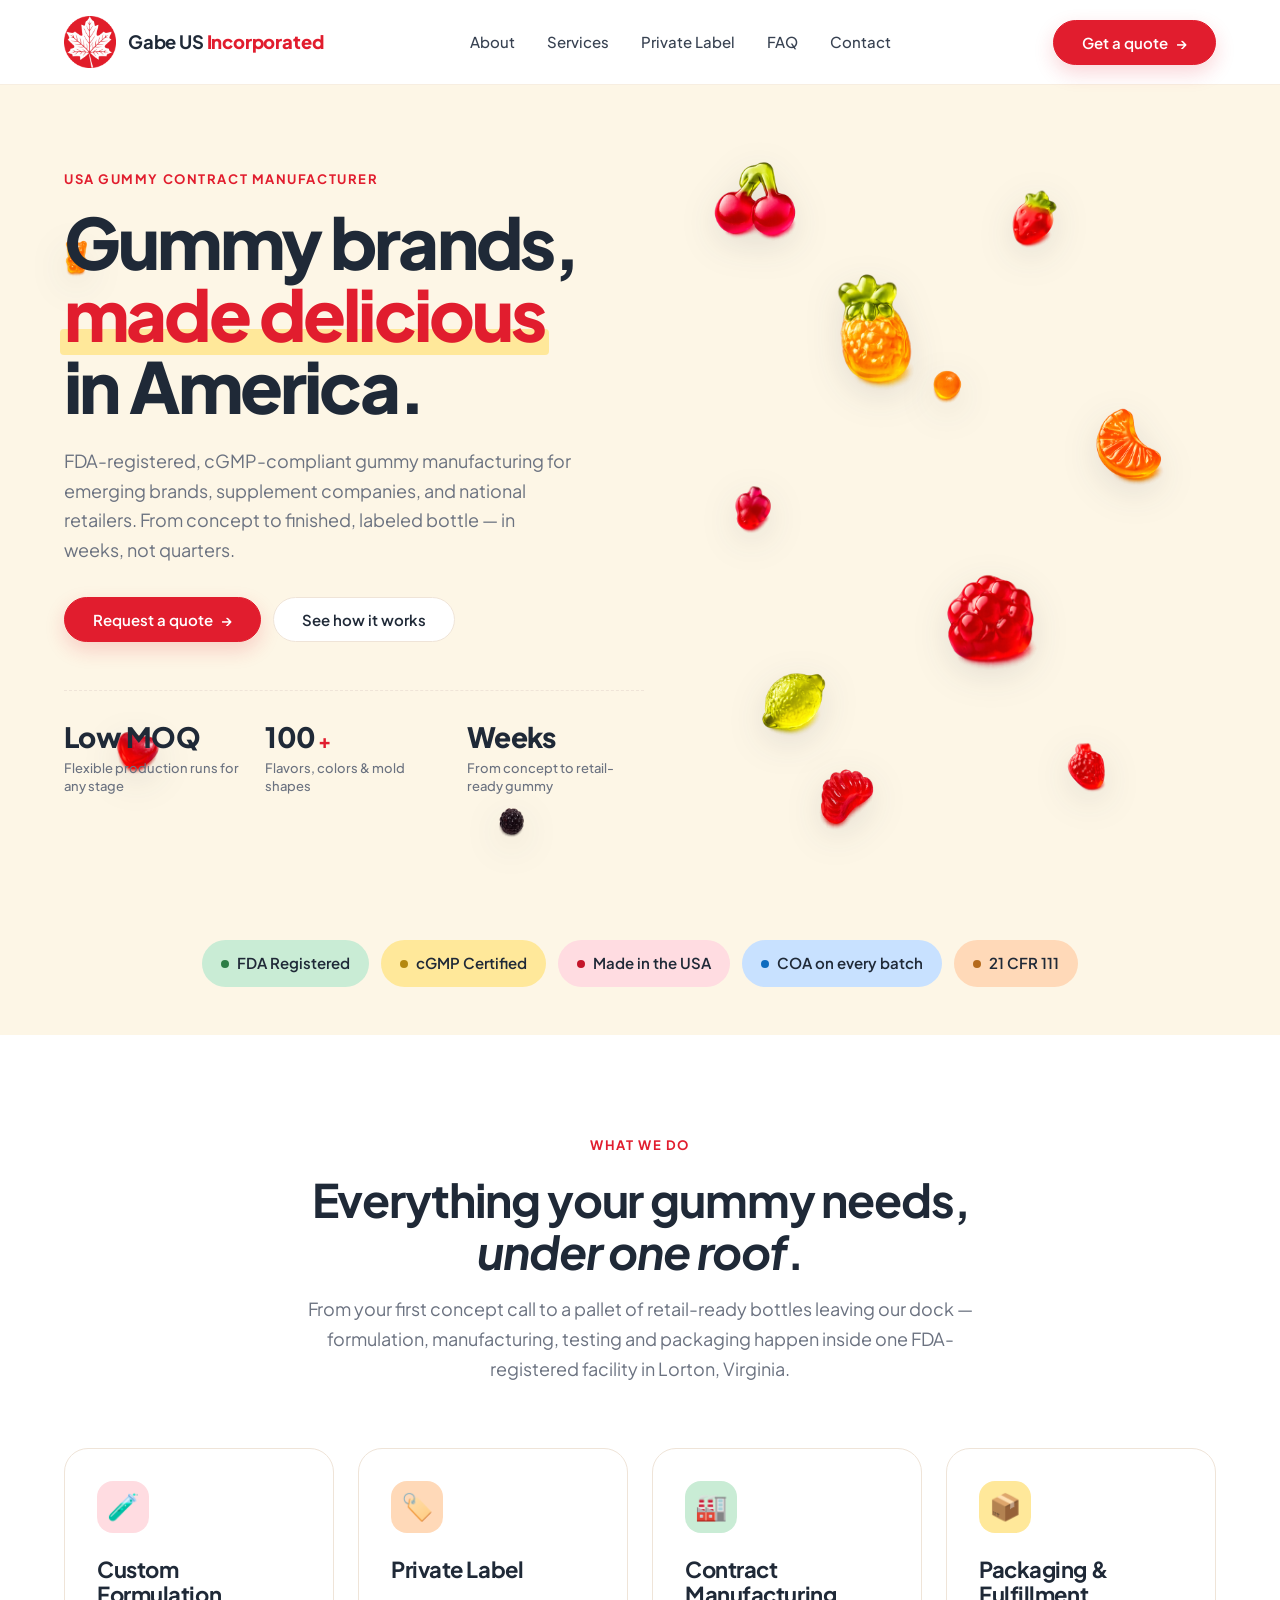
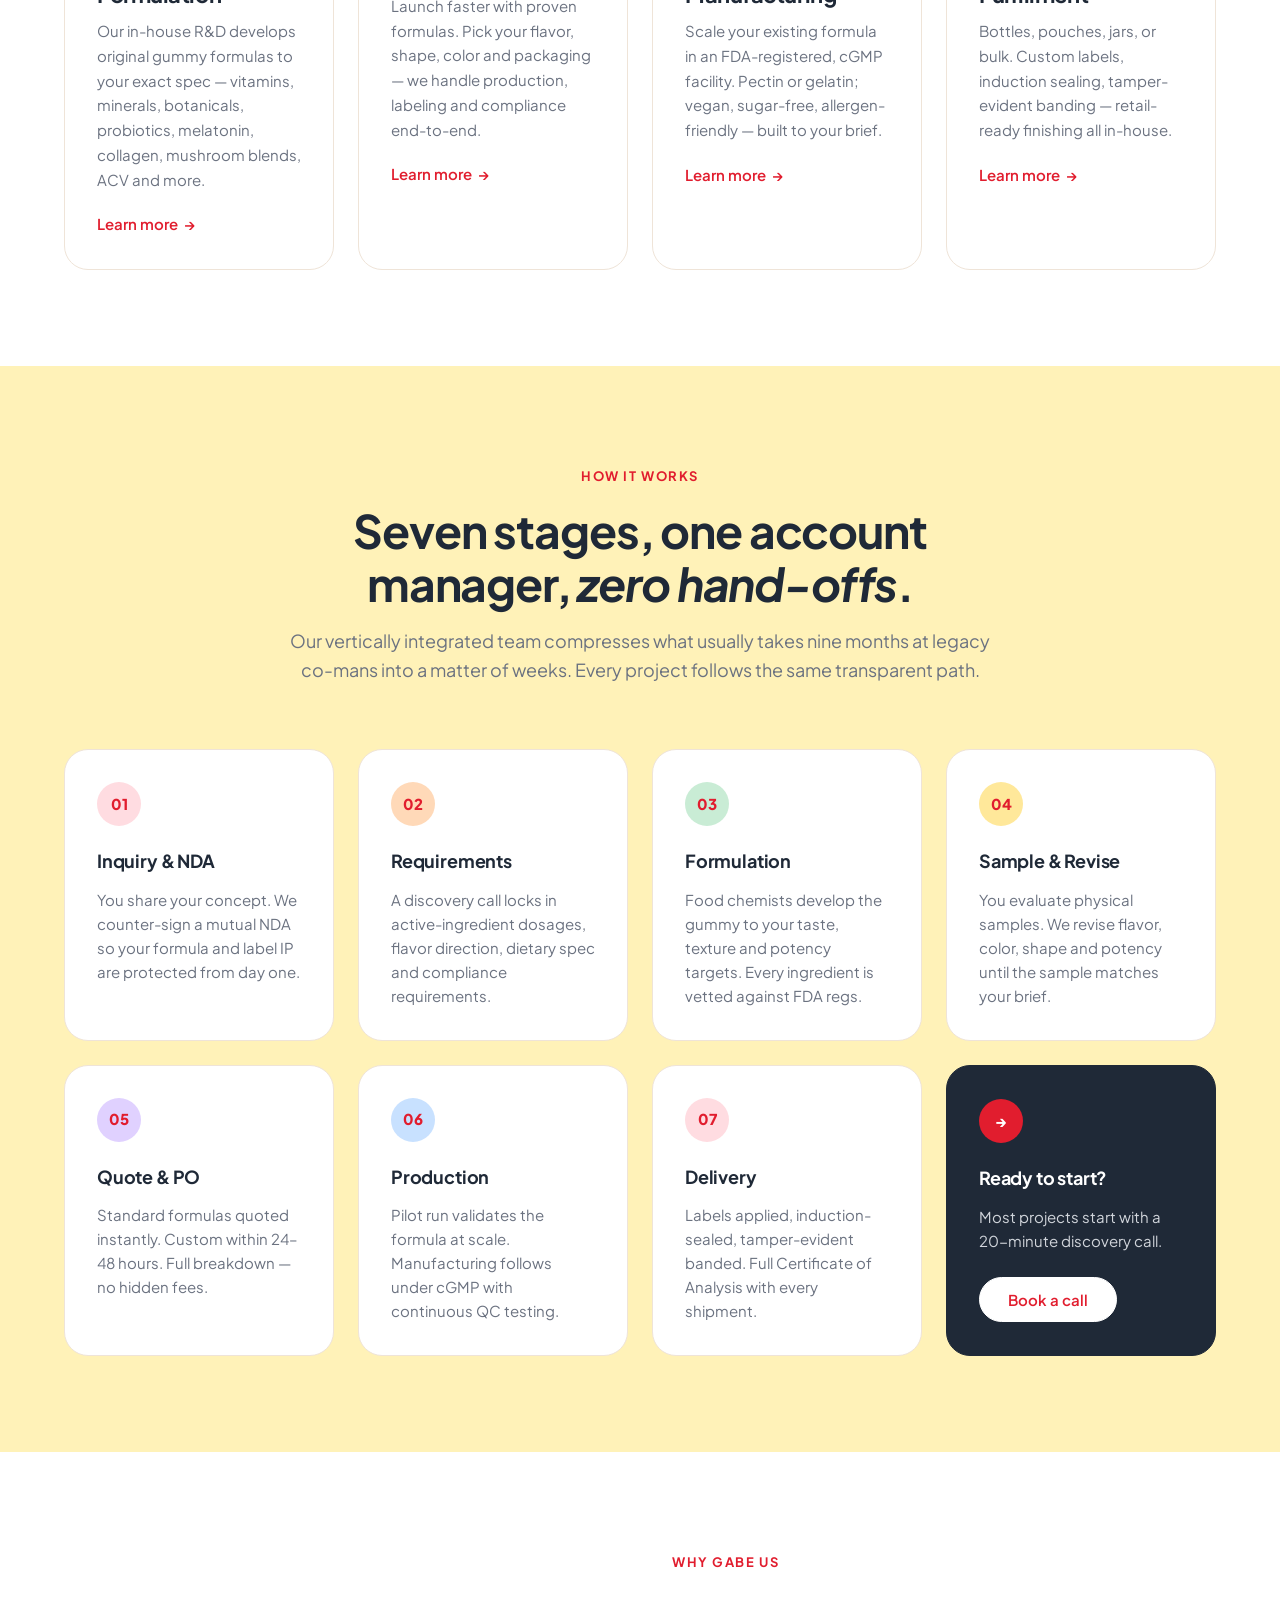
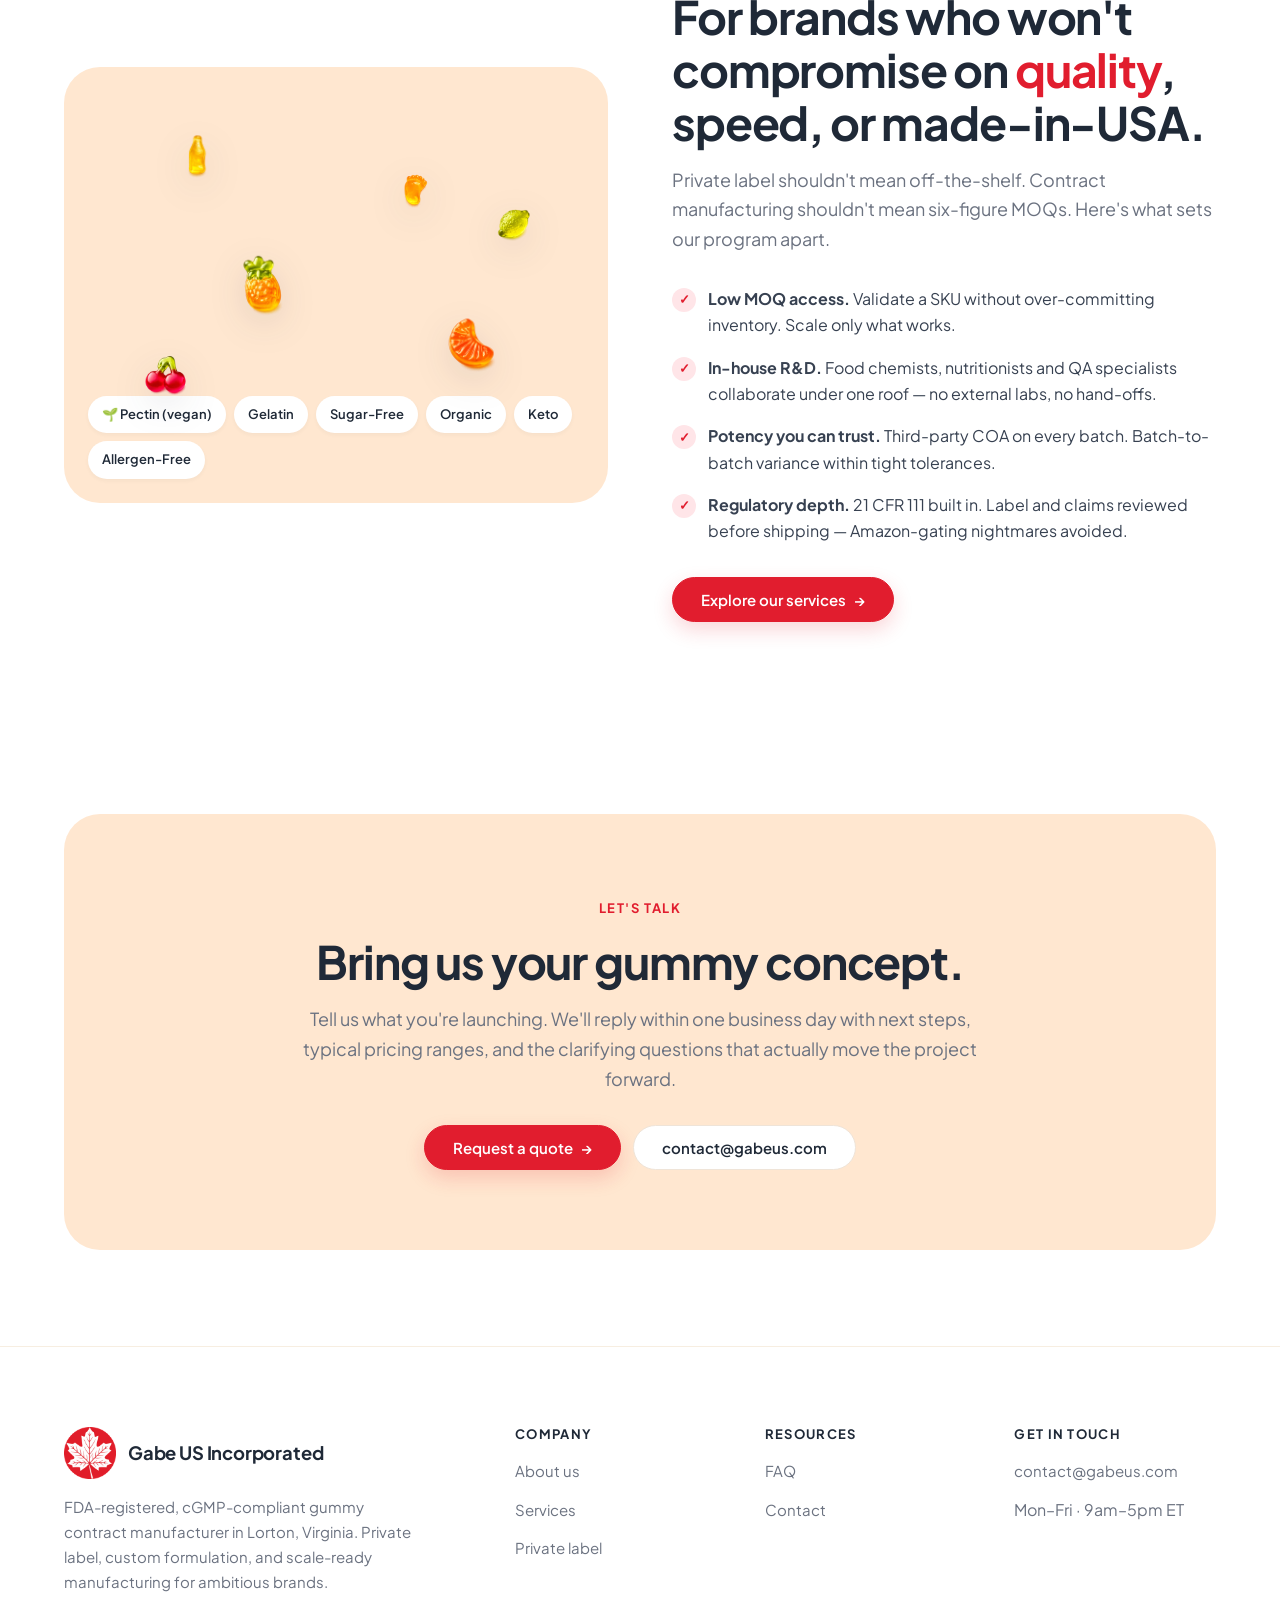
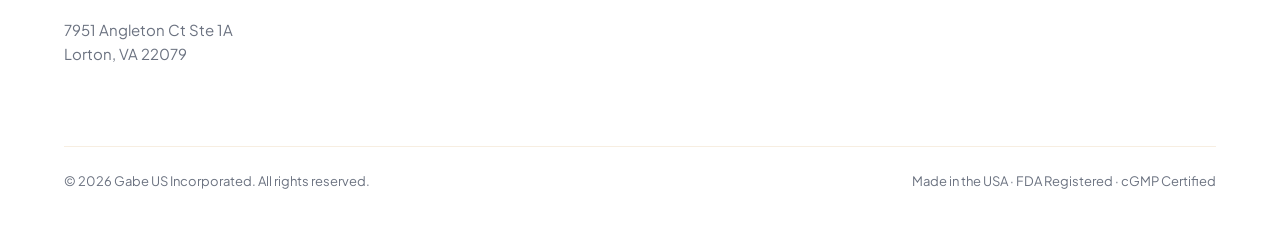
==== index.html @ cda5e7ef "Initial site: 6 pages, Plus Jakarta Sans design system, photorealistic gummy hero, Netlify Forms con" ====
<!DOCTYPE html>
<html lang="en">
<head>
  <meta charset="UTF-8">
  <meta name="viewport" content="width=device-width, initial-scale=1.0">
  <title>Gabe US Incorporated — USA Gummy Contract Manufacturer</title>
  <meta name="description" content="FDA-registered, cGMP-compliant gummy contract manufacturer in Lorton, Virginia. Private label, custom formulation, and low-MOQ production for ambitious brands.">
  <link rel="preconnect" href="https://fonts.googleapis.com">
  <link rel="preconnect" href="https://fonts.gstatic.com" crossorigin>
  <link href="https://fonts.googleapis.com/css2?family=Plus+Jakarta+Sans:wght@400;500;600;700;800&display=swap" rel="stylesheet">
  <link rel="stylesheet" href="css/main.css">
</head>
<body>


<!-- Navigation -->
<header class="nav" id="nav">
  <div class="container nav__inner">
    <a href="index.html" class="nav__brand">
      <img src="images/logo-mark.png" alt="" class="nav__brand-mark">
      <span>Gabe US <strong style="font-weight:800; color:var(--red)">Incorporated</strong></span>
    </a>
    <nav aria-label="Primary">
      <ul class="nav__links">
        <li><a href="about.html" class="nav__link">About</a></li>
        <li><a href="services.html" class="nav__link">Services</a></li>
        <li><a href="private-label.html" class="nav__link">Private Label</a></li>
        <li><a href="faq.html" class="nav__link">FAQ</a></li>
        <li><a href="contact.html" class="nav__link">Contact</a></li>
      </ul>
    </nav>
    <a href="contact.html" class="btn btn--primary nav__cta">
      Get a quote
      <span class="arrow">→</span>
    </a>
    <button class="nav__toggle" aria-label="Open menu" onclick="document.getElementById('nav').classList.toggle('is-open')">
      <svg viewBox="0 0 24 24" fill="none" stroke="currentColor" stroke-width="2.2">
        <line x1="3" y1="7" x2="21" y2="7"/>
        <line x1="3" y1="12" x2="21" y2="12"/>
        <line x1="3" y1="17" x2="21" y2="17"/>
      </svg>
    </button>
  </div>
</header>

<!-- Hero -->
<section class="hero" data-parallax-scene>
  <!-- Scattered real gummies (photorealistic PNGs with transparent bg) -->
  <div class="hero__gummies" aria-hidden="true">
    <!-- data-sx/sy = parallax speed (negative = opposite direction).
         Different vectors per element = scattered natural motion. -->
    <img src="images/gummies/2.png"  class="shape shape-md" style="top: 8%;  left: 55%;" data-sx="-0.38" data-sy="0.22"  data-rot="-12" data-rot-speed="0.12" alt="">
    <img src="images/gummies/5.png"  class="shape shape-sm" style="top: 12%; left: 78%;" data-sx="0.55"  data-sy="-0.3"  data-rot="18"                          alt="">
    <img src="images/gummies/4.png"  class="shape shape-lg" style="top: 22%; left: 63%;" data-sx="-0.20" data-sy="0.35"  data-rot="6"  data-rot-speed="-0.08" alt="">
    <img src="images/gummies/6.png"  class="shape shape-md" style="top: 38%; left: 84%;" data-sx="0.30"  data-sy="-0.18" data-rot="-28" data-rot-speed="0.15" alt="">
    <img src="images/gummies/7.png"  class="shape shape-sm" style="top: 48%; left: 56%;" data-sx="-0.45" data-sy="0.50"  data-rot="22"                          alt="">
    <img src="images/gummies/3.png"  class="shape shape-lg" style="top: 58%; left: 72%;" data-sx="0.22"  data-sy="0.28"  data-rot="-6" data-rot-speed="-0.10" alt="">
    <img src="images/gummies/8.png"  class="shape shape-md" style="top: 70%; left: 58%;" data-sx="-0.60" data-sy="-0.22" data-rot="32" data-rot-speed="0.18"  alt="">
    <img src="images/gummies/9.png"  class="shape shape-sm" style="top: 80%; left: 82%;" data-sx="0.42"  data-sy="0.28"  data-rot="-14"                         alt="">
    <img src="images/gummies/10.png" class="shape shape-xs" style="top: 34%; left: 72%;" data-sx="-0.70" data-sy="-0.40" data-rot="42"                          alt="">
    <img src="images/gummies/11.png" class="shape shape-md" style="top: 82%; left: 62%;" data-sx="0.18"  data-sy="-0.50" data-rot="-24" data-rot-speed="0.08"  alt="">
    <!-- A couple drifting near the edges of the hero, toward the text side -->
    <img src="images/gummies/12.png" class="shape shape-xs" style="top: 18%; left: 4%;"  data-sx="0.55"  data-sy="-0.25" data-rot="18"                          alt="">
    <img src="images/gummies/13.png" class="shape shape-sm" style="top: 78%; left: 8%;"  data-sx="-0.40" data-sy="0.28"  data-rot="-10"                         alt="">
    <img src="images/gummies/14.png" class="shape shape-xs" style="top: 88%; left: 38%;" data-sx="0.65"  data-sy="0.35"  data-rot="28"                          alt="">
  </div>

  <div class="container hero__inner">
    <div class="hero__content">
      <span class="eyebrow">USA gummy contract manufacturer</span>
      <h1 class="hero__title">
        Gummy brands, <span class="accent">made delicious</span> in&nbsp;America.
      </h1>
      <p class="hero__sub">
        FDA-registered, cGMP-compliant gummy manufacturing for emerging brands, supplement companies, and national retailers. From concept to finished, labeled bottle — in weeks, not quarters.
      </p>
      <div class="hero__ctas">
        <a href="contact.html" class="btn btn--primary">
          Request a quote
          <span class="arrow">→</span>
        </a>
        <a href="services.html" class="btn btn--ghost">See how it works</a>
      </div>
      <div class="hero__stats">
        <div>
          <div class="hero__stat-val">Low MOQ</div>
          <div class="hero__stat-label">Flexible production runs for any stage</div>
        </div>
        <div>
          <div class="hero__stat-val">100<span class="small">+</span></div>
          <div class="hero__stat-label">Flavors, colors &amp; mold shapes</div>
        </div>
        <div>
          <div class="hero__stat-val">Weeks</div>
          <div class="hero__stat-label">From concept to retail-ready gummy</div>
        </div>
      </div>
    </div>
  </div>
</section>

<!-- Trust bar -->
<section class="trust-bar">
  <div class="container">
    <div class="trust-bar__inner">
      <span class="pill pill--mint"><span class="pill__dot" style="background:#2d7d46"></span>FDA Registered</span>
      <span class="pill pill--butter"><span class="pill__dot" style="background:#b48810"></span>cGMP Certified</span>
      <span class="pill pill--pink"><span class="pill__dot" style="background:#c4152a"></span>Made in the USA</span>
      <span class="pill pill--sky"><span class="pill__dot" style="background:#0d6bbf"></span>COA on every batch</span>
      <span class="pill pill--peach"><span class="pill__dot" style="background:#b56a1c"></span>21 CFR 111</span>
    </div>
  </div>
</section>

<!-- What we do -->
<section class="section">
  <div class="container">
    <div class="section__head">
      <span class="eyebrow">What we do</span>
      <h2>Everything your gummy needs, <em class="italic">under one roof</em>.</h2>
      <p class="lead">From your first concept call to a pallet of retail-ready bottles leaving our dock — formulation, manufacturing, testing and packaging happen inside one FDA-registered facility in Lorton, Virginia.</p>
    </div>
    <div class="card-grid card-grid--4">
      <a href="services.html" class="card">
        <div class="card__icon card__icon--pink">🧪</div>
        <h3 class="card__title">Custom Formulation</h3>
        <p class="card__body">Our in-house R&amp;D develops original gummy formulas to your exact spec — vitamins, minerals, botanicals, probiotics, melatonin, collagen, mushroom blends, ACV and more.</p>
        <span class="card__link">Learn more <span class="arrow">→</span></span>
      </a>
      <a href="private-label.html" class="card">
        <div class="card__icon card__icon--peach">🏷️</div>
        <h3 class="card__title">Private Label</h3>
        <p class="card__body">Launch faster with proven formulas. Pick your flavor, shape, color and packaging — we handle production, labeling and compliance end-to-end.</p>
        <span class="card__link">Learn more <span class="arrow">→</span></span>
      </a>
      <a href="services.html" class="card">
        <div class="card__icon card__icon--mint">🏭</div>
        <h3 class="card__title">Contract Manufacturing</h3>
        <p class="card__body">Scale your existing formula in an FDA-registered, cGMP facility. Pectin or gelatin; vegan, sugar-free, allergen-friendly — built to your brief.</p>
        <span class="card__link">Learn more <span class="arrow">→</span></span>
      </a>
      <a href="services.html" class="card">
        <div class="card__icon card__icon--butter">📦</div>
        <h3 class="card__title">Packaging &amp; Fulfillment</h3>
        <p class="card__body">Bottles, pouches, jars, or bulk. Custom labels, induction sealing, tamper-evident banding — retail-ready finishing all in-house.</p>
        <span class="card__link">Learn more <span class="arrow">→</span></span>
      </a>
    </div>
  </div>
</section>

<!-- The process -->
<section class="section section--butter">
  <div class="container">
    <div class="section__head">
      <span class="eyebrow">How it works</span>
      <h2>Seven stages, one account manager, <em class="italic">zero hand-offs</em>.</h2>
      <p class="lead">Our vertically integrated team compresses what usually takes nine months at legacy co-mans into a matter of weeks. Every project follows the same transparent path.</p>
    </div>
    <div class="steps">
      <div class="step step--pink">
        <div class="step__num">01</div>
        <div class="step__title">Inquiry &amp; NDA</div>
        <p class="step__body">You share your concept. We counter-sign a mutual NDA so your formula and label IP are protected from day one.</p>
      </div>
      <div class="step step--peach">
        <div class="step__num">02</div>
        <div class="step__title">Requirements</div>
        <p class="step__body">A discovery call locks in active-ingredient dosages, flavor direction, dietary spec and compliance requirements.</p>
      </div>
      <div class="step step--mint">
        <div class="step__num">03</div>
        <div class="step__title">Formulation</div>
        <p class="step__body">Food chemists develop the gummy to your taste, texture and potency targets. Every ingredient is vetted against FDA regs.</p>
      </div>
      <div class="step step--butter">
        <div class="step__num">04</div>
        <div class="step__title">Sample &amp; Revise</div>
        <p class="step__body">You evaluate physical samples. We revise flavor, color, shape and potency until the sample matches your brief.</p>
      </div>
      <div class="step step--lavender">
        <div class="step__num">05</div>
        <div class="step__title">Quote &amp; PO</div>
        <p class="step__body">Standard formulas quoted instantly. Custom within 24–48 hours. Full breakdown — no hidden fees.</p>
      </div>
      <div class="step step--sky">
        <div class="step__num">06</div>
        <div class="step__title">Production</div>
        <p class="step__body">Pilot run validates the formula at scale. Manufacturing follows under cGMP with continuous QC testing.</p>
      </div>
      <div class="step step--pink">
        <div class="step__num">07</div>
        <div class="step__title">Delivery</div>
        <p class="step__body">Labels applied, induction-sealed, tamper-evident banded. Full Certificate of Analysis with every shipment.</p>
      </div>
      <div class="step step--accent">
        <div class="step__num" style="background: var(--red); color:#fff;">→</div>
        <div class="step__title">Ready to start?</div>
        <p class="step__body" style="margin-bottom: var(--sp-6);">Most projects start with a 20-minute discovery call.</p>
        <a href="contact.html" class="btn btn--light">Book a call</a>
      </div>
    </div>
  </div>
</section>

<!-- Why Gabe US -->
<section class="section">
  <div class="container">
    <div class="split split--reverse">
      <div class="split__visual split__visual--peach">
        <div class="split__badges">
          <span class="split__badge">🌱 Pectin (vegan)</span>
          <span class="split__badge">Gelatin</span>
          <span class="split__badge">Sugar-Free</span>
          <span class="split__badge">Organic</span>
          <span class="split__badge">Keto</span>
          <span class="split__badge">Allergen-Free</span>
        </div>
        <!-- Decorative gummies (static, for visual variety) -->
        <img src="images/gummies/15.png" class="shape shape-sm" style="top:12%; left:18%;" alt="">
        <img src="images/gummies/16.png" class="shape shape-xs" style="top:22%; left:60%;" alt="">
        <img src="images/gummies/4.png"  class="shape shape-sm" style="top:42%; left:30%;" alt="">
        <img src="images/gummies/8.png"  class="shape shape-xs" style="top:30%; left:78%;" alt="">
        <img src="images/gummies/6.png"  class="shape shape-sm" style="top:55%; left:68%;" alt="">
        <img src="images/gummies/2.png"  class="shape shape-xs" style="top:65%; left:14%;" alt="">
      </div>
      <div class="split__text">
        <span class="eyebrow">Why Gabe US</span>
        <h2>For brands who won't compromise on <span class="accent" style="color:var(--red)">quality</span>, speed, or made-in-USA.</h2>
        <p class="lead mb-8">Private label shouldn't mean off-the-shelf. Contract manufacturing shouldn't mean six-figure MOQs. Here's what sets our program apart.</p>
        <ul class="feature-list">
          <li><strong>Low MOQ access.</strong> Validate a SKU without over-committing inventory. Scale only what works.</li>
          <li><strong>In-house R&amp;D.</strong> Food chemists, nutritionists and QA specialists collaborate under one roof — no external labs, no hand-offs.</li>
          <li><strong>Potency you can trust.</strong> Third-party COA on every batch. Batch-to-batch variance within tight tolerances.</li>
          <li><strong>Regulatory depth.</strong> 21 CFR 111 built in. Label and claims reviewed before shipping — Amazon-gating nightmares avoided.</li>
        </ul>
        <a href="services.html" class="btn btn--primary mt-8">
          Explore our services <span class="arrow">→</span>
        </a>
      </div>
    </div>
  </div>
</section>

<!-- CTA -->
<section class="section">
  <div class="container">
    <div class="cta-block">
      <div class="cta-block__inner">
        <span class="eyebrow">Let's talk</span>
        <h2>Bring us your gummy concept.</h2>
        <p>Tell us what you're launching. We'll reply within one business day with next steps, typical pricing ranges, and the clarifying questions that actually move the project forward.</p>
        <div style="display:flex; gap:var(--sp-3); justify-content:center; flex-wrap:wrap;">
          <a href="contact.html" class="btn btn--primary">
            Request a quote <span class="arrow">→</span>
          </a>
          <a href="mailto:contact@gabeus.com" class="btn btn--ghost">contact@gabeus.com</a>
        </div>
      </div>
    </div>
  </div>
</section>

<!-- Footer -->
<footer class="footer">
  <div class="container">
    <div class="footer__grid">
      <div class="footer__brand-col">
        <div class="footer__brand">
          <img src="images/logo-mark.png" alt="" class="nav__brand-mark">
          <span>Gabe US Incorporated</span>
        </div>
        <p class="footer__tag">
          FDA-registered, cGMP-compliant gummy contract manufacturer in Lorton, Virginia. Private label, custom formulation, and scale-ready manufacturing for ambitious brands.
        </p>
        <p class="footer__address">
          7951 Angleton Ct Ste 1A<br>
          Lorton, VA 22079
        </p>
      </div>
      <div>
        <h5>Company</h5>
        <ul class="footer__list">
          <li><a href="about.html">About us</a></li>
          <li><a href="services.html">Services</a></li>
          <li><a href="private-label.html">Private label</a></li>
        </ul>
      </div>
      <div>
        <h5>Resources</h5>
        <ul class="footer__list">
          <li><a href="faq.html">FAQ</a></li>
          <li><a href="contact.html">Contact</a></li>
        </ul>
      </div>
      <div>
        <h5>Get in touch</h5>
        <ul class="footer__list">
          <li><a href="mailto:contact@gabeus.com">contact@gabeus.com</a></li>
          <li><span>Mon–Fri · 9am–5pm ET</span></li>
        </ul>
      </div>
    </div>
    <div class="footer__bottom">
      <div>© <span id="year">2026</span> Gabe US Incorporated. All rights reserved.</div>
      <div>Made in the USA · FDA Registered · cGMP Certified</div>
    </div>
  </div>
</footer>

<script>
  document.getElementById('year').textContent = new Date().getFullYear();
</script>
<script src="js/main.js"></script>

</body>
</html>
---- css/main.css ----
/* ==========================================================================
   Gabe US Incorporated — Stylesheet
   White-dominant, soft pastel accents, red only for CTAs. Rounded, friendly.
   ========================================================================== */

/* Design tokens
   -------------------------------------------------------------------------- */
:root {
  /* Brand — red from logo, used sparingly */
  --red:        #E11D2E;
  --red-dark:   #B91525;
  --red-soft:   #FFE5E8;

  /* Neutrals */
  --ink:        #1F2937;
  --ink-soft:   #374151;
  --muted:      #6B7280;
  --line:       #EFE4D8;
  --line-soft:  #F7EEE1;
  --white:      #FFFFFF;
  --cream:      #FDF6E6;  /* signature warm cream — used for hero + many sections */

  /* Committed pastel section backgrounds (single-color blocks, not tints) */
  --pink:       #FFDCE1;
  --pink-2:     #FFE8EC;
  --peach:      #FFD9B8;
  --peach-2:    #FFE7D0;
  --mint:       #C9ECD5;
  --mint-2:     #DFF3E5;
  --butter:     #FFE89A;
  --butter-2:   #FFF2B8;
  --lavender:   #E0D1FF;
  --lavender-2: #EEE2FF;
  --sky:        #C8E1FF;
  --sky-2:      #DCEBFF;

  /* Typography */
  --font-sans: "Plus Jakarta Sans", -apple-system, BlinkMacSystemFont, "Segoe UI",
               Roboto, "Helvetica Neue", Arial, sans-serif;

  /* Type scale */
  --fs-xs:    0.8125rem;
  --fs-sm:    0.9375rem;
  --fs-base:  1rem;
  --fs-lg:    1.125rem;
  --fs-xl:    1.375rem;
  --fs-2xl:   1.75rem;
  --fs-3xl:   2.375rem;
  --fs-4xl:   3rem;
  --fs-5xl:   3.75rem;
  --fs-6xl:   4.5rem;

  /* Spacing */
  --sp-1: 0.25rem;
  --sp-2: 0.5rem;
  --sp-3: 0.75rem;
  --sp-4: 1rem;
  --sp-5: 1.25rem;
  --sp-6: 1.5rem;
  --sp-8: 2rem;
  --sp-10: 2.5rem;
  --sp-12: 3rem;
  --sp-16: 4rem;
  --sp-20: 5rem;
  --sp-24: 6rem;
  --sp-32: 8rem;

  /* Radius */
  --r-sm: 8px;
  --r:    14px;
  --r-lg: 24px;
  --r-xl: 36px;
  --pill: 999px;

  /* Layout */
  --container: 1200px;

  /* Shadows — soft */
  --shadow-sm:  0 2px 4px rgba(31, 41, 55, 0.04);
  --shadow:     0 4px 14px rgba(31, 41, 55, 0.06);
  --shadow-lg:  0 14px 40px rgba(31, 41, 55, 0.08);
  --shadow-red: 0 8px 20px rgba(225, 29, 46, 0.18);
}

/* Reset
   -------------------------------------------------------------------------- */
*, *::before, *::after { box-sizing: border-box; }
html { scroll-behavior: smooth; -webkit-text-size-adjust: 100%; }
body {
  margin: 0;
  font-family: var(--font-sans);
  font-size: var(--fs-base);
  line-height: 1.65;
  color: var(--ink);
  background: var(--white);
  font-weight: 400;
  -webkit-font-smoothing: antialiased;
  -moz-osx-font-smoothing: grayscale;
}
img, svg, video { max-width: 100%; display: block; }
button { font: inherit; cursor: pointer; border: 0; background: none; }
a { color: inherit; text-decoration: none; }

/* Typography
   -------------------------------------------------------------------------- */
h1, h2, h3, h4, h5 {
  margin: 0 0 var(--sp-4);
  font-weight: 700;
  line-height: 1.15;
  letter-spacing: -0.02em;
  color: var(--ink);
}
h1 {
  font-size: clamp(2.25rem, 5vw, var(--fs-6xl));
  font-weight: 800;
  letter-spacing: -0.035em;
}
h2 {
  font-size: clamp(1.75rem, 3.6vw, var(--fs-4xl));
  letter-spacing: -0.025em;
}
h3 { font-size: var(--fs-2xl); }
h4 { font-size: var(--fs-xl); font-weight: 700; }
h5 { font-size: var(--fs-lg); font-weight: 600; }

p { margin: 0 0 var(--sp-4); color: var(--ink-soft); }
.lead {
  font-size: var(--fs-lg);
  color: var(--muted);
  line-height: 1.65;
  font-weight: 400;
}
.eyebrow {
  display: inline-block;
  font-size: var(--fs-xs);
  font-weight: 700;
  letter-spacing: 0.12em;
  text-transform: uppercase;
  color: var(--red);
  margin-bottom: var(--sp-4);
}
.eyebrow--muted { color: var(--muted); }

em, .italic { font-style: italic; }

/* Layout
   -------------------------------------------------------------------------- */
.container {
  width: 100%;
  max-width: var(--container);
  margin: 0 auto;
  padding: 0 var(--sp-6);
}
.section {
  padding: var(--sp-24) 0;
  position: relative;
  overflow: hidden;
}
.section--sm { padding: var(--sp-16) 0; }

.section--cream   { background: var(--cream); }
.section--pink    { background: var(--pink-2); }
.section--peach   { background: var(--peach-2); }
.section--mint    { background: var(--mint-2); }
.section--butter  { background: var(--butter-2); }
.section--lavender{ background: var(--lavender-2); }

/* Buttons — rounded pills, red for primary CTA
   -------------------------------------------------------------------------- */
.btn {
  display: inline-flex;
  align-items: center;
  gap: var(--sp-2);
  padding: 14px 28px;
  font-family: inherit;
  font-size: var(--fs-sm);
  font-weight: 600;
  line-height: 1;
  border-radius: var(--pill);
  border: 1.5px solid transparent;
  transition: all 0.2s ease;
  white-space: nowrap;
  text-align: center;
}

.btn--primary {
  background: var(--red);
  color: #fff;
  border-color: var(--red);
  box-shadow: var(--shadow-red);
}
.btn--primary:hover {
  background: var(--red-dark);
  border-color: var(--red-dark);
  transform: translateY(-1px);
  box-shadow: 0 10px 24px rgba(225, 29, 46, 0.28);
}

.btn--ghost {
  background: var(--white);
  color: var(--ink);
  border-color: var(--line);
}
.btn--ghost:hover {
  border-color: var(--ink);
  transform: translateY(-1px);
}

.btn--light {
  background: var(--white);
  color: var(--red);
  border-color: var(--white);
}
.btn--light:hover {
  background: var(--red-soft);
}

.btn .arrow { transition: transform 0.2s ease; }
.btn:hover .arrow { transform: translateX(3px); }

/* Nav — white, soft, rounded
   -------------------------------------------------------------------------- */
.nav {
  position: sticky;
  top: 0;
  z-index: 50;
  background: rgba(255, 255, 255, 0.88);
  backdrop-filter: saturate(180%) blur(16px);
  -webkit-backdrop-filter: saturate(180%) blur(16px);
  border-bottom: 1px solid var(--line-soft);
}
.nav__inner {
  display: flex;
  align-items: center;
  justify-content: space-between;
  gap: var(--sp-6);
  height: 84px;
}
.nav__brand {
  display: flex;
  align-items: center;
  gap: var(--sp-3);
  font-size: 1.15rem;
  font-weight: 700;
  letter-spacing: -0.01em;
  color: var(--ink);
}
.nav__brand-mark {
  width: 52px; height: 52px;
  flex-shrink: 0;
  object-fit: contain;
  image-rendering: -webkit-optimize-contrast;
  transform-origin: center;
}
@media (max-width: 1024px) {
  .nav__inner { height: 76px; }
  .nav__brand-mark { width: 44px; height: 44px; }
  .nav__brand { font-size: 1rem; }
}

/* Brand animations: stamp-in on load, spin on hover, text rise on load
   -------------------------------------------------------------------------- */
.nav__brand > span {
  display: inline-block;
  animation: brand-rise 0.55s 0.15s cubic-bezier(0.2, 0.8, 0.2, 1) both;
}
.nav__brand-mark.popping {
  animation: brand-pop 0.7s cubic-bezier(0.34, 1.56, 0.64, 1) both;
}
.nav__brand-mark.spinning {
  animation: brand-spin 0.8s cubic-bezier(0.25, 0.8, 0.35, 1);
}

@keyframes brand-pop {
  0%   { opacity: 0; transform: scale(0.3)  rotate(-18deg); }
  55%  { opacity: 1; transform: scale(1.12) rotate(6deg);  }
  80%  { opacity: 1; transform: scale(0.97) rotate(-2deg); }
  100% { opacity: 1; transform: scale(1)    rotate(0);     }
}
@keyframes brand-spin {
  from { transform: rotate(0); }
  to   { transform: rotate(360deg); }
}
@keyframes brand-rise {
  0%   { opacity: 0; transform: translateY(8px); }
  100% { opacity: 1; transform: translateY(0);   }
}

@media (prefers-reduced-motion: reduce) {
  .nav__brand > span,
  .nav__brand-mark.popping,
  .nav__brand-mark.spinning {
    animation: none !important;
    opacity: 1 !important;
    transform: none !important;
  }
}
.nav__links {
  display: flex;
  align-items: center;
  gap: var(--sp-8);
  list-style: none;
  margin: 0;
  padding: 0;
}
.nav__link {
  font-size: var(--fs-sm);
  font-weight: 500;
  color: var(--ink-soft);
  padding: 4px 0;
  position: relative;
  transition: color 0.18s;
}
.nav__link:hover { color: var(--red); }
.nav__link[aria-current="page"] { color: var(--red); }
.nav__link[aria-current="page"]::after {
  content: "";
  position: absolute;
  bottom: -6px;
  left: 0; right: 0;
  height: 2px;
  background: var(--red);
  border-radius: 2px;
}

.nav__cta { margin-left: var(--sp-4); }

.nav__toggle {
  display: none;
  padding: 10px;
  color: var(--ink);
  min-width: 44px;
  min-height: 44px;
}
.nav__toggle svg { width: 24px; height: 24px; }

@media (max-width: 880px) {
  /* Base: hide links + CTA, show toggle */
  .nav__links,
  .nav__cta { display: none; }
  .nav__toggle { display: block; }

  /* When open: let nav__inner wrap so the menu flows onto new rows
     below the brand/toggle. Avoids overlapping the CTA with links. */
  .nav.is-open .nav__inner {
    flex-wrap: wrap;
    height: auto;
    row-gap: var(--sp-3);
    padding-bottom: var(--sp-6);
  }
  .nav.is-open .nav__links {
    display: flex;
    flex-direction: column;
    width: 100%;
    order: 10;
    gap: var(--sp-2);
    padding-top: var(--sp-4);
    border-top: 1px solid var(--line-soft);
  }
  .nav.is-open .nav__links li { width: 100%; }
  .nav.is-open .nav__link {
    display: block;
    padding: var(--sp-3) 0;
    font-size: 1rem;
    border-bottom: none;
  }
  .nav.is-open .nav__link[aria-current="page"]::after { display: none; }
  .nav.is-open .nav__cta {
    display: inline-flex;
    width: 100%;
    justify-content: center;
    order: 11;
    margin: var(--sp-2) 0 0;
  }
}

/* Hero — bright white with scattered gummies + mouse parallax
   -------------------------------------------------------------------------- */
.hero {
  position: relative;
  padding: var(--sp-20) 0 var(--sp-24);
  background: var(--cream);
  overflow: hidden;
  min-height: 640px;
}
.hero__inner {
  position: relative;
  z-index: 2;
  display: grid;
  grid-template-columns: minmax(0, 620px) 1fr;
  gap: var(--sp-16);
  align-items: center;
}
.hero__content { max-width: 580px; }

/* Gummies layer — absolute positioned, covers the whole hero */
.hero__gummies {
  position: absolute;
  inset: 0;
  pointer-events: none;
  z-index: 1;
}

/* Scattered shape element — SVG wrapper */
.shape {
  position: absolute;
  display: block;
  filter: drop-shadow(0 10px 18px rgba(31, 41, 55, 0.12));
  will-change: transform;
  animation: float 9s ease-in-out infinite;
}
/* Stagger the float animation so each shape has its own rhythm */
.shape:nth-child(1)  { animation-delay: -0.5s; animation-duration: 10s; }
.shape:nth-child(2)  { animation-delay: -1.2s; animation-duration:  8s; }
.shape:nth-child(3)  { animation-delay: -2.0s; animation-duration: 11s; }
.shape:nth-child(4)  { animation-delay: -3.1s; animation-duration:  9s; }
.shape:nth-child(5)  { animation-delay: -4.0s; animation-duration:  7s; }
.shape:nth-child(6)  { animation-delay: -5.3s; animation-duration: 10s; }
.shape:nth-child(7)  { animation-delay: -6.0s; animation-duration:  8s; }
.shape:nth-child(8)  { animation-delay: -7.2s; animation-duration: 12s; }
.shape:nth-child(9)  { animation-delay: -1.5s; animation-duration:  9s; }
.shape:nth-child(10) { animation-delay: -4.5s; animation-duration: 11s; }
.shape:nth-child(11) { animation-delay: -3.0s; animation-duration:  8s; }
.shape:nth-child(12) { animation-delay: -6.5s; animation-duration: 10s; }
.shape:nth-child(13) { animation-delay: -2.5s; animation-duration:  9s; }

@keyframes float {
  0%, 100% { translate: 0 0; }
  50%      { translate: 0 -10px; }
}
/* Size variants */
.shape-xs { width: 52px;  height: 52px; }
.shape-sm { width: 72px;  height: 72px; }
.shape-md { width: 104px; height: 104px; }
.shape-lg { width: 140px; height: 140px; }

/* Inside the split-visual context, shapes are positioned relative */
.split__visual .shape {
  position: absolute;
  animation: float 10s ease-in-out infinite;
}
.split__visual .shape:nth-child(odd)  { animation-duration: 8s; }
.split__visual .shape:nth-child(even) { animation-duration: 11s; animation-delay: -3s; }

@media (prefers-reduced-motion: reduce) {
  .shape { animation: none; }
}
.hero__title {
  font-size: clamp(2.5rem, 5.5vw, 5rem);
  line-height: 1.02;
  letter-spacing: -0.04em;
  margin-bottom: var(--sp-6);
  font-weight: 800;
}
.hero__title .accent { color: var(--red); position: relative; white-space: nowrap; }
.hero__title .accent::after {
  content: "";
  position: absolute;
  left: -4px; right: -4px; bottom: 0.05em;
  height: 0.36em;
  background: var(--butter);
  z-index: -1;
  border-radius: 4px;
}
.hero__sub {
  font-size: var(--fs-lg);
  color: var(--muted);
  margin-bottom: var(--sp-8);
  max-width: 32rem;
  line-height: 1.65;
}
.hero__ctas {
  display: flex;
  gap: var(--sp-3);
  flex-wrap: wrap;
  align-items: center;
  margin-bottom: var(--sp-12);
}
.hero__stats {
  display: grid;
  grid-template-columns: repeat(3, 1fr);
  gap: var(--sp-6);
  padding-top: var(--sp-8);
  border-top: 1px dashed var(--line);
}
.hero__stat-val {
  font-size: var(--fs-2xl);
  font-weight: 800;
  color: var(--ink);
  line-height: 1;
  letter-spacing: -0.02em;
}
.hero__stat-val .small { font-size: 0.7em; color: var(--red); margin-left: 2px; }
.hero__stat-label {
  font-size: var(--fs-xs);
  color: var(--muted);
  margin-top: 8px;
  line-height: 1.45;
  font-weight: 500;
}

/* Hero visual: jar of pastel gummies */
.hero__visual {
  position: relative;
  aspect-ratio: 1 / 1.05;
  max-width: 520px;
  margin: 0 auto;
}
.hero__blob {
  position: absolute;
  inset: 0;
  background: var(--pink);
  border-radius: 48% 52% 44% 56% / 52% 42% 58% 48%;
  animation: blob 18s ease-in-out infinite;
}
.hero__blob--2 {
  background: var(--peach);
  border-radius: 56% 44% 60% 40% / 48% 58% 42% 52%;
  animation-delay: -6s;
  animation-duration: 22s;
  inset: 8% 8% 8% 8%;
  opacity: 0.85;
}
.hero__blob--3 {
  background: var(--mint);
  border-radius: 40% 60% 50% 50% / 60% 40% 56% 44%;
  animation-delay: -12s;
  inset: 18% 18% 18% 18%;
  opacity: 0.7;
}
@keyframes blob {
  0%, 100% { transform: rotate(0deg) scale(1); }
  33% { transform: rotate(6deg) scale(1.02); }
  66% { transform: rotate(-4deg) scale(0.98); }
}

.gummy {
  position: absolute;
  border-radius: 50%;
  box-shadow:
    inset -4px -6px 10px rgba(0, 0, 0, 0.12),
    inset 4px 4px 10px rgba(255, 255, 255, 0.45),
    0 6px 14px rgba(0, 0, 0, 0.08);
}
.gummy--pink    { background: radial-gradient(circle at 30% 25%, #ffb4be, #f07b88); }
.gummy--peach   { background: radial-gradient(circle at 30% 25%, #ffcfa8, #f59e5a); }
.gummy--mint    { background: radial-gradient(circle at 30% 25%, #a8e6b9, #5dbd76); }
.gummy--butter  { background: radial-gradient(circle at 30% 25%, #ffe68b, #f5c342); }
.gummy--violet  { background: radial-gradient(circle at 30% 25%, #d1b7ff, #9b79e8); }
.gummy--sky     { background: radial-gradient(circle at 30% 25%, #a8d8ff, #5eb0ed); }
.gummy--red     { background: radial-gradient(circle at 30% 25%, #ff8c98, #e11d2e); }

.hero__gummy-1 { top: 8%;  left: 20%; width: 90px;  height: 90px; }
.hero__gummy-2 { top: 28%; left: 60%; width: 70px;  height: 70px; }
.hero__gummy-3 { top: 52%; left: 22%; width: 110px; height: 110px; }
.hero__gummy-4 { top: 68%; left: 58%; width: 80px;  height: 80px; }
.hero__gummy-5 { top: 35%; left: 40%; width: 55px;  height: 55px; }
.hero__gummy-6 { top: 15%; left: 70%; width: 50px;  height: 50px; }

.hero__badge {
  position: absolute;
  bottom: 0; left: 50%;
  transform: translate(-50%, 35%);
  background: var(--white);
  border-radius: var(--pill);
  padding: 10px 20px 10px 14px;
  display: flex;
  align-items: center;
  gap: 10px;
  font-size: var(--fs-sm);
  font-weight: 600;
  box-shadow: var(--shadow-lg);
  white-space: nowrap;
}
.hero__badge-flag {
  width: 32px; height: 32px;
  background: var(--red);
  border-radius: 50%;
  display: grid;
  place-items: center;
  color: #fff;
  font-size: 16px;
}

@media (max-width: 880px) {
  .hero { min-height: auto; padding: var(--sp-16) 0 var(--sp-24); }
  .hero__inner { grid-template-columns: 1fr; gap: var(--sp-12); }
  .hero__stats { grid-template-columns: 1fr 1fr; gap: var(--sp-4); }
  /* Reduce visual clutter on small screens */
  .hero__gummies { opacity: 0.7; }
  .hero__gummies .shape-lg { display: none; }
  .hero__gummies .shape-md { transform: scale(0.8); }
}

/* Trust bar — pastel pills, blends with hero cream
   -------------------------------------------------------------------------- */
.trust-bar {
  padding: var(--sp-12) 0;
  background: var(--cream);
}
.trust-bar__inner {
  display: flex;
  align-items: center;
  justify-content: center;
  gap: var(--sp-3);
  flex-wrap: wrap;
}
.pill {
  display: inline-flex;
  align-items: center;
  gap: var(--sp-2);
  padding: 10px 18px;
  border-radius: var(--pill);
  font-size: var(--fs-sm);
  font-weight: 600;
  background: var(--white);
  border: 1px solid var(--line);
  color: var(--ink);
}
.pill__dot {
  width: 8px; height: 8px;
  border-radius: 50%;
  background: var(--red);
  display: inline-block;
}
.pill--mint   { background: var(--mint);   border-color: transparent; }
.pill--peach  { background: var(--peach);  border-color: transparent; }
.pill--pink   { background: var(--pink);   border-color: transparent; }
.pill--butter { background: var(--butter); border-color: transparent; }
.pill--sky    { background: var(--sky);    border-color: transparent; }

/* Section head
   -------------------------------------------------------------------------- */
.section__head {
  text-align: center;
  max-width: 44rem;
  margin: 0 auto var(--sp-16);
}
.section__head--left {
  text-align: left;
  margin-left: 0;
}

/* Cards
   -------------------------------------------------------------------------- */
.card-grid {
  display: grid;
  gap: var(--sp-6);
}
.card-grid--2 { grid-template-columns: repeat(auto-fit, minmax(340px, 1fr)); }
.card-grid--3 { grid-template-columns: repeat(auto-fit, minmax(280px, 1fr)); }
.card-grid--4 { grid-template-columns: repeat(auto-fit, minmax(240px, 1fr)); }

.card {
  background: var(--white);
  border: 1px solid var(--line);
  border-radius: var(--r-lg);
  padding: var(--sp-8);
  transition: all 0.25s ease;
  display: flex;
  flex-direction: column;
}
.card:hover {
  transform: translateY(-4px);
  border-color: var(--red-soft);
  box-shadow: var(--shadow-lg);
}
.card__icon {
  width: 52px; height: 52px;
  border-radius: 16px;
  display: grid;
  place-items: center;
  margin-bottom: var(--sp-6);
  font-size: 26px;
}
.card__icon--pink   { background: var(--pink); }
.card__icon--peach  { background: var(--peach); }
.card__icon--mint   { background: var(--mint); }
.card__icon--butter { background: var(--butter); }
.card__icon--sky    { background: var(--sky); }
.card__icon--lavender { background: var(--lavender); }
.card__title {
  font-size: var(--fs-xl);
  margin-bottom: var(--sp-3);
  font-weight: 700;
}
.card__body {
  color: var(--muted);
  font-size: var(--fs-sm);
  line-height: 1.65;
  margin: 0;
}
.card__link {
  margin-top: var(--sp-5);
  font-size: var(--fs-sm);
  font-weight: 600;
  color: var(--red);
  display: inline-flex;
  align-items: center;
  gap: 6px;
}
.card__link:hover { gap: 10px; }

/* Process steps — friendly numbered cards
   -------------------------------------------------------------------------- */
.steps {
  display: grid;
  grid-template-columns: repeat(auto-fit, minmax(250px, 1fr));
  gap: var(--sp-6);
}
.step {
  padding: var(--sp-8);
  background: var(--white);
  border-radius: var(--r-lg);
  border: 1px solid var(--line);
  position: relative;
  transition: all 0.25s;
}
.step:hover {
  transform: translateY(-3px);
  box-shadow: var(--shadow);
}
.step__num {
  display: inline-flex;
  align-items: center;
  justify-content: center;
  width: 44px; height: 44px;
  border-radius: 50%;
  font-size: var(--fs-sm);
  font-weight: 800;
  color: var(--red);
  background: var(--red-soft);
  margin-bottom: var(--sp-5);
}
.step--pink   .step__num { background: var(--pink); }
.step--peach  .step__num { background: var(--peach); }
.step--mint   .step__num { background: var(--mint); }
.step--butter .step__num { background: var(--butter); }
.step--lavender .step__num { background: var(--lavender); }
.step--sky    .step__num { background: var(--sky); }

.step__title {
  font-size: var(--fs-lg);
  font-weight: 700;
  margin-bottom: var(--sp-3);
  letter-spacing: -0.01em;
}
.step__body {
  font-size: var(--fs-sm);
  color: var(--muted);
  margin: 0;
  line-height: 1.6;
}
.step--accent {
  background: var(--ink);
  color: #fff;
  border-color: var(--ink);
  display: flex;
  flex-direction: column;
  justify-content: center;
  align-items: flex-start;
}
.step--accent .step__num { background: var(--red); color: #fff; }
.step--accent .step__title { color: #fff; }
.step--accent .step__body { color: #d1d5db; }

/* Split layout
   -------------------------------------------------------------------------- */
.split {
  display: grid;
  grid-template-columns: 1fr 1fr;
  gap: var(--sp-16);
  align-items: center;
}
.split--reverse .split__text { order: 2; }

.split__visual {
  aspect-ratio: 5/4;
  border-radius: var(--r-xl);
  background: var(--peach-2);
  position: relative;
  overflow: hidden;
  padding: var(--sp-8);
}
.split__visual--mint { background: var(--mint-2); }
.split__visual--pink { background: var(--pink-2); }
.split__visual--butter { background: var(--butter-2); }

.split__badges {
  position: absolute;
  inset: auto var(--sp-6) var(--sp-6) var(--sp-6);
  display: flex;
  flex-wrap: wrap;
  gap: var(--sp-2);
}
.split__badge {
  padding: 8px 14px;
  background: var(--white);
  border-radius: var(--pill);
  font-size: var(--fs-xs);
  font-weight: 600;
  box-shadow: var(--shadow-sm);
}

@media (max-width: 880px) {
  .split { grid-template-columns: 1fr; gap: var(--sp-8); }
  .split--reverse .split__text { order: 0; }
}

/* Feature list (bullets with soft marker)
   -------------------------------------------------------------------------- */
.feature-list {
  list-style: none;
  padding: 0;
  margin: 0;
  display: grid;
  gap: var(--sp-4);
}
.feature-list li {
  padding-left: 36px;
  position: relative;
  color: var(--ink-soft);
  line-height: 1.65;
  font-size: var(--fs-base);
}
.feature-list li::before {
  content: "✓";
  position: absolute;
  left: 0; top: 2px;
  width: 24px; height: 24px;
  background: var(--red-soft);
  color: var(--red);
  border-radius: 50%;
  display: grid;
  place-items: center;
  font-size: 13px;
  font-weight: 700;
}

/* Testimonial / quote
   -------------------------------------------------------------------------- */
.quote {
  max-width: 52rem;
  margin: 0 auto;
  text-align: center;
  padding: var(--sp-12) var(--sp-6);
  background: var(--white);
  border-radius: var(--r-xl);
  border: 1px solid var(--line);
  position: relative;
}
.quote__mark {
  position: absolute;
  top: -32px;
  left: 50%;
  transform: translateX(-50%);
  width: 64px; height: 64px;
  background: var(--red);
  color: #fff;
  border-radius: 50%;
  display: grid;
  place-items: center;
  font-size: 36px;
  font-weight: 700;
  line-height: 1;
  box-shadow: var(--shadow-red);
}
.quote__mark::before { content: "\201C"; margin-top: 8px; }
.quote__text {
  font-size: clamp(1.125rem, 2.1vw, 1.5rem);
  line-height: 1.45;
  color: var(--ink);
  margin: var(--sp-4) 0 var(--sp-8);
  font-weight: 500;
  letter-spacing: -0.01em;
}
.quote__author {
  font-size: var(--fs-sm);
  color: var(--muted);
}
.quote__author strong {
  color: var(--ink);
  display: block;
  font-weight: 700;
  margin-bottom: 2px;
}

/* CTA block
   -------------------------------------------------------------------------- */
.cta-block {
  text-align: center;
  padding: var(--sp-20) var(--sp-6);
  background: var(--peach-2);
  border-radius: var(--r-xl);
  position: relative;
  overflow: hidden;
}
.cta-block__inner {
  position: relative;
  max-width: 44rem;
  margin: 0 auto;
}
.cta-block h2 { margin-bottom: var(--sp-4); }
.cta-block p {
  color: var(--muted);
  font-size: var(--fs-lg);
  margin-bottom: var(--sp-8);
}

/* Footer
   -------------------------------------------------------------------------- */
.footer {
  background: var(--white);
  color: var(--muted);
  padding: var(--sp-20) 0 var(--sp-8);
  border-top: 1px solid var(--line-soft);
}
.footer__grid {
  display: grid;
  grid-template-columns: 2fr 1fr 1fr 1fr;
  gap: var(--sp-12);
  margin-bottom: var(--sp-16);
}
.footer__brand {
  font-size: 1.15rem;
  font-weight: 700;
  color: var(--ink);
  margin-bottom: var(--sp-4);
  display: flex;
  align-items: center;
  gap: var(--sp-3);
  letter-spacing: -0.01em;
}
.footer__tag {
  font-size: var(--fs-sm);
  max-width: 22rem;
  margin-bottom: var(--sp-6);
  color: var(--muted);
}
.footer__address {
  font-size: var(--fs-sm);
  color: var(--muted);
  line-height: 1.6;
}
.footer h5 {
  color: var(--ink);
  font-size: var(--fs-xs);
  margin-bottom: var(--sp-4);
  letter-spacing: 0.1em;
  text-transform: uppercase;
  font-weight: 700;
}
.footer__list {
  list-style: none;
  margin: 0;
  padding: 0;
  display: flex;
  flex-direction: column;
  gap: var(--sp-3);
}
.footer__list a {
  font-size: var(--fs-sm);
  color: var(--muted);
  transition: color 0.15s;
}
.footer__list a:hover { color: var(--red); }
.footer__bottom {
  display: flex;
  justify-content: space-between;
  padding-top: var(--sp-6);
  border-top: 1px solid var(--line-soft);
  font-size: var(--fs-xs);
  color: var(--muted);
  flex-wrap: wrap;
  gap: var(--sp-4);
}

@media (max-width: 880px) {
  .footer__grid { grid-template-columns: 1fr 1fr; gap: var(--sp-8); }
  .footer__brand-col { grid-column: 1 / -1; }
}

/* FAQ
   -------------------------------------------------------------------------- */
.faq-list {
  max-width: 820px;
  margin: 0 auto;
  display: grid;
  gap: var(--sp-3);
}
.faq-item {
  border-radius: var(--r);
  background: var(--white);
  border: 1px solid var(--line);
  transition: all 0.2s;
}
.faq-item[open] {
  border-color: var(--red-soft);
  box-shadow: var(--shadow);
}
.faq-item summary {
  list-style: none;
  cursor: pointer;
  padding: var(--sp-5) var(--sp-6);
  display: flex;
  justify-content: space-between;
  gap: var(--sp-4);
  align-items: center;
  font-size: var(--fs-base);
  font-weight: 600;
  color: var(--ink);
}
.faq-item summary::-webkit-details-marker { display: none; }
.faq-item__plus {
  flex-shrink: 0;
  width: 28px; height: 28px;
  background: var(--red-soft);
  color: var(--red);
  border-radius: 50%;
  display: grid;
  place-items: center;
  font-size: 16px;
  font-weight: 700;
  transition: transform 0.2s;
}
.faq-item[open] .faq-item__plus {
  background: var(--red);
  color: #fff;
  transform: rotate(45deg);
}
.faq-item__body {
  padding: 0 var(--sp-6) var(--sp-5) var(--sp-6);
  color: var(--muted);
  font-size: var(--fs-sm);
  line-height: 1.7;
  max-width: 92%;
}
.faq-item__body p { margin: 0; color: inherit; }

/* Form
   -------------------------------------------------------------------------- */
.form { display: grid; gap: var(--sp-5); }
.form__row {
  display: grid;
  grid-template-columns: 1fr 1fr;
  gap: var(--sp-4);
}
.field { display: flex; flex-direction: column; gap: var(--sp-2); }
.field label {
  font-size: var(--fs-xs);
  font-weight: 700;
  color: var(--ink);
  letter-spacing: 0.04em;
  text-transform: uppercase;
}
.field input,
.field select,
.field textarea {
  padding: 14px 18px;
  background: var(--white);
  border: 1.5px solid var(--line);
  border-radius: var(--r);
  font-family: inherit;
  font-size: var(--fs-base);
  color: var(--ink);
  transition: border-color 0.15s, box-shadow 0.15s;
}
.field input:focus,
.field select:focus,
.field textarea:focus {
  outline: 0;
  border-color: var(--red);
  box-shadow: 0 0 0 4px var(--red-soft);
}
.field textarea { resize: vertical; min-height: 140px; }
@media (max-width: 640px) {
  .form__row { grid-template-columns: 1fr; }
}

/* Page banner (sub-pages) — committed single-color bg, clean
   -------------------------------------------------------------------------- */
.page-banner {
  padding: var(--sp-20) 0 var(--sp-16);
  background: var(--cream);
  position: relative;
  overflow: hidden;
}
/* Color variants — single committed pastel for each page */
.page-banner--cream    { background: var(--cream); }
.page-banner--butter   { background: var(--butter-2); }
.page-banner--peach    { background: var(--peach-2); }
.page-banner--mint     { background: var(--mint-2); }
.page-banner--pink     { background: var(--pink-2); }
.page-banner--lavender { background: var(--lavender-2); }

.page-banner__inner {
  position: relative;
  max-width: 44rem;
}
.page-banner__eyebrow { margin-bottom: var(--sp-4); }
.page-banner__title {
  font-size: clamp(2rem, 4.5vw, 3.5rem);
  margin-bottom: var(--sp-4);
  font-weight: 800;
  letter-spacing: -0.03em;
}
.page-banner__title .accent { color: var(--red); position: relative; white-space: nowrap; }
.page-banner__title .accent::after {
  content: "";
  position: absolute;
  left: -4px; right: -4px; bottom: 0.05em;
  height: 0.36em;
  background: rgba(255, 232, 154, 0.8);
  z-index: -1;
  border-radius: 4px;
}
.page-banner__sub {
  font-size: var(--fs-lg);
  color: var(--muted);
  line-height: 1.6;
}

/* Utility classes
   -------------------------------------------------------------------------- */
.text-center { text-align: center; }
.mb-0 { margin-bottom: 0; }
.mb-4 { margin-bottom: var(--sp-4); }
.mb-6 { margin-bottom: var(--sp-6); }
.mb-8 { margin-bottom: var(--sp-8); }
.mt-8 { margin-top: var(--sp-8); }

/* Mobile tuning — tighten spacing, prevent overflow, keep touch targets ≥44px
   -------------------------------------------------------------------------- */
@media (max-width: 880px) {
  .container { padding: 0 var(--sp-5); }
  .section  { padding: var(--sp-16) 0; }
  .section--sm { padding: var(--sp-12) 0; }
  .section__head { margin-bottom: var(--sp-10); }
  .page-banner { padding: var(--sp-12) 0 var(--sp-10); }
  .page-banner__title { font-size: clamp(1.75rem, 7vw, 2.5rem); }

  /* Keep the grid of cards single-column on narrow phones with breathing room */
  .card { padding: var(--sp-6); }

  /* Steps: make each card single-column and clearly separated */
  .steps { grid-template-columns: 1fr; gap: var(--sp-4); }
  .step  { padding: var(--sp-6); }

  /* Trust bar pills take full width on tiny screens */
  .trust-bar__inner { gap: var(--sp-2); }
  .pill { padding: 8px 14px; font-size: var(--fs-xs); }

  /* CTA block pads inward less on small screens */
  .cta-block { padding: var(--sp-12) var(--sp-5); border-radius: var(--r-lg); }

  /* Form buttons need finger-friendly height */
  .btn { padding: 14px 22px; }
}

@media (max-width: 560px) {
  /* Even tighter on small phones */
  h1 { font-size: clamp(1.75rem, 8vw, 2.25rem); }
  h2 { font-size: clamp(1.375rem, 6vw, 1.75rem); }
  .hero__title { font-size: clamp(2rem, 9vw, 2.75rem); }
  .hero__stat-val { font-size: var(--fs-xl); }
  .hero__stat-label { font-size: 0.75rem; }

  /* Hide more decorative gummies to keep hero calm on tiny screens */
  .hero__gummies .shape-md { display: none; }
  .hero__gummies { opacity: 0.55; }

  /* Footer stacks single column on smallest phones */
  .footer__grid { grid-template-columns: 1fr; gap: var(--sp-8); }
  .footer__brand-col { grid-column: 1; }

  /* FAQ: smaller summary font + tight padding */
  .faq-item summary { padding: var(--sp-4) var(--sp-5); font-size: var(--fs-sm); }
  .faq-item__body { padding: 0 var(--sp-5) var(--sp-4); }
}
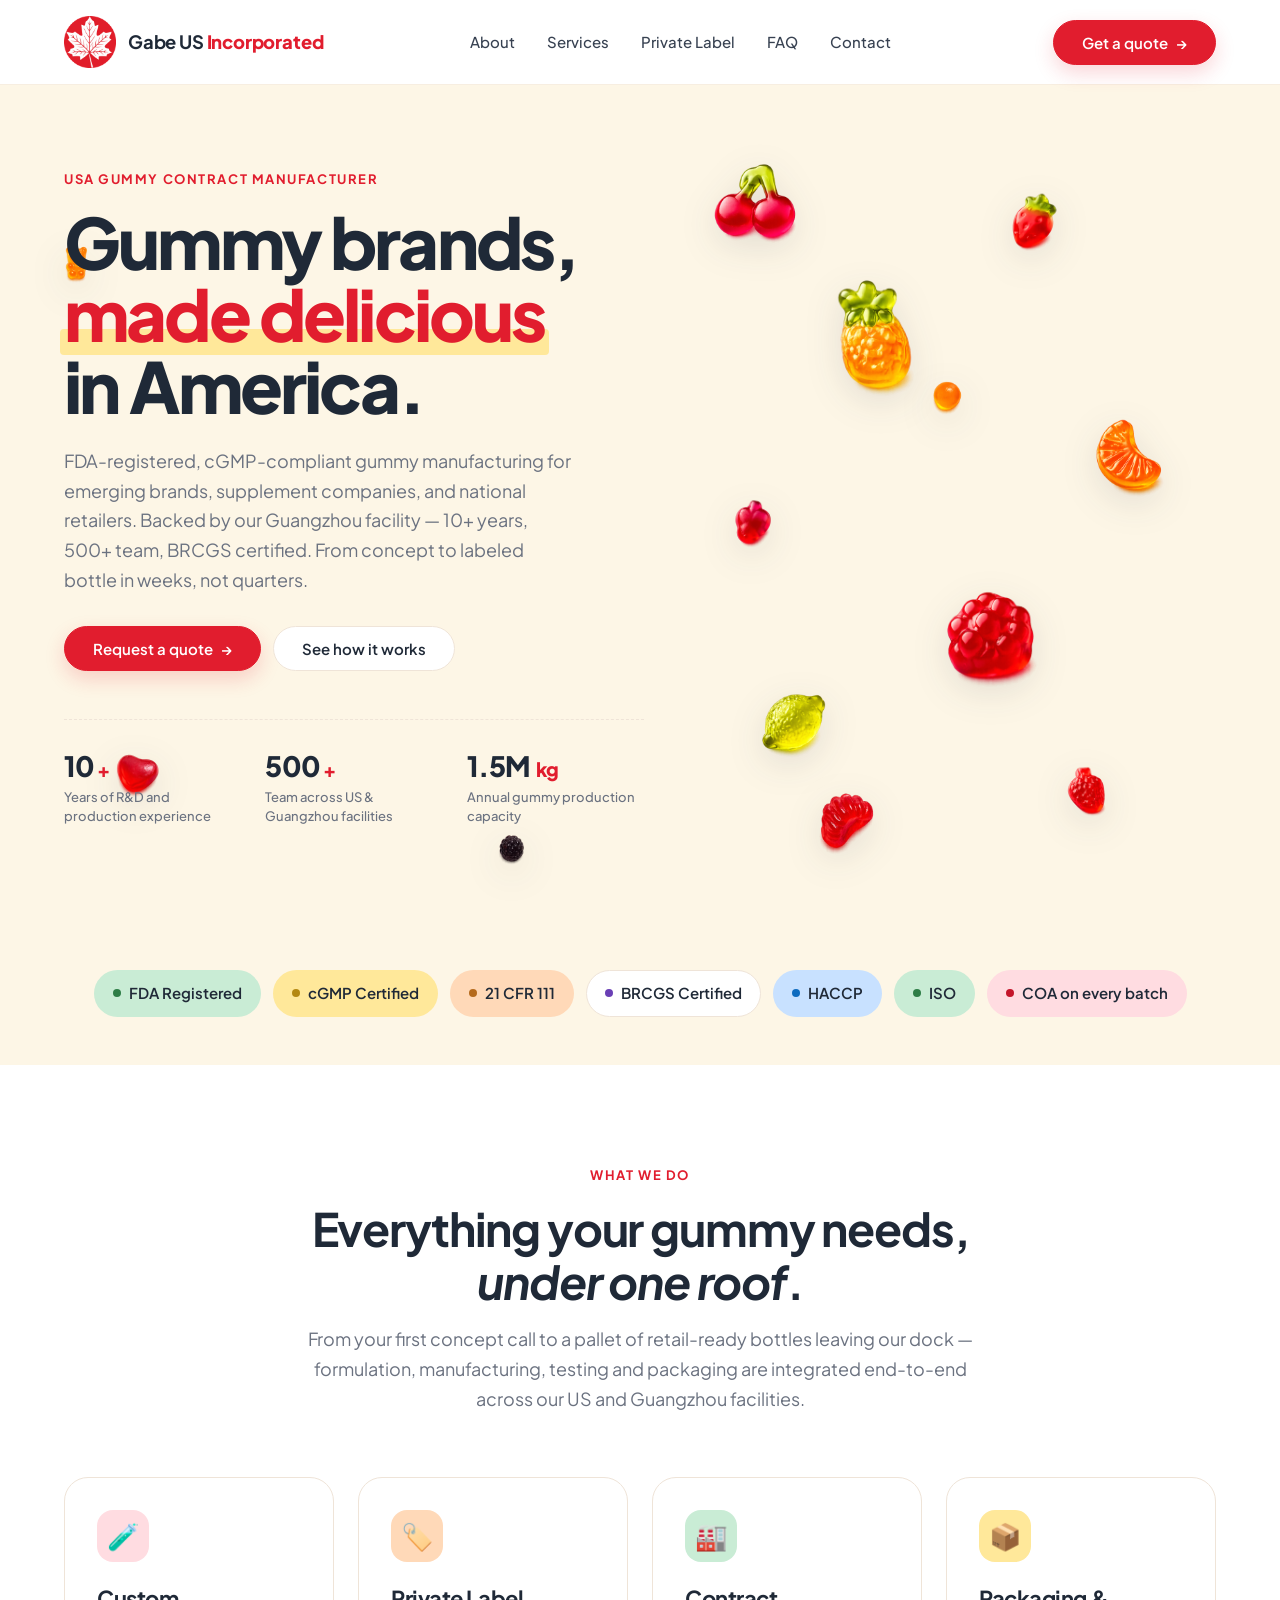
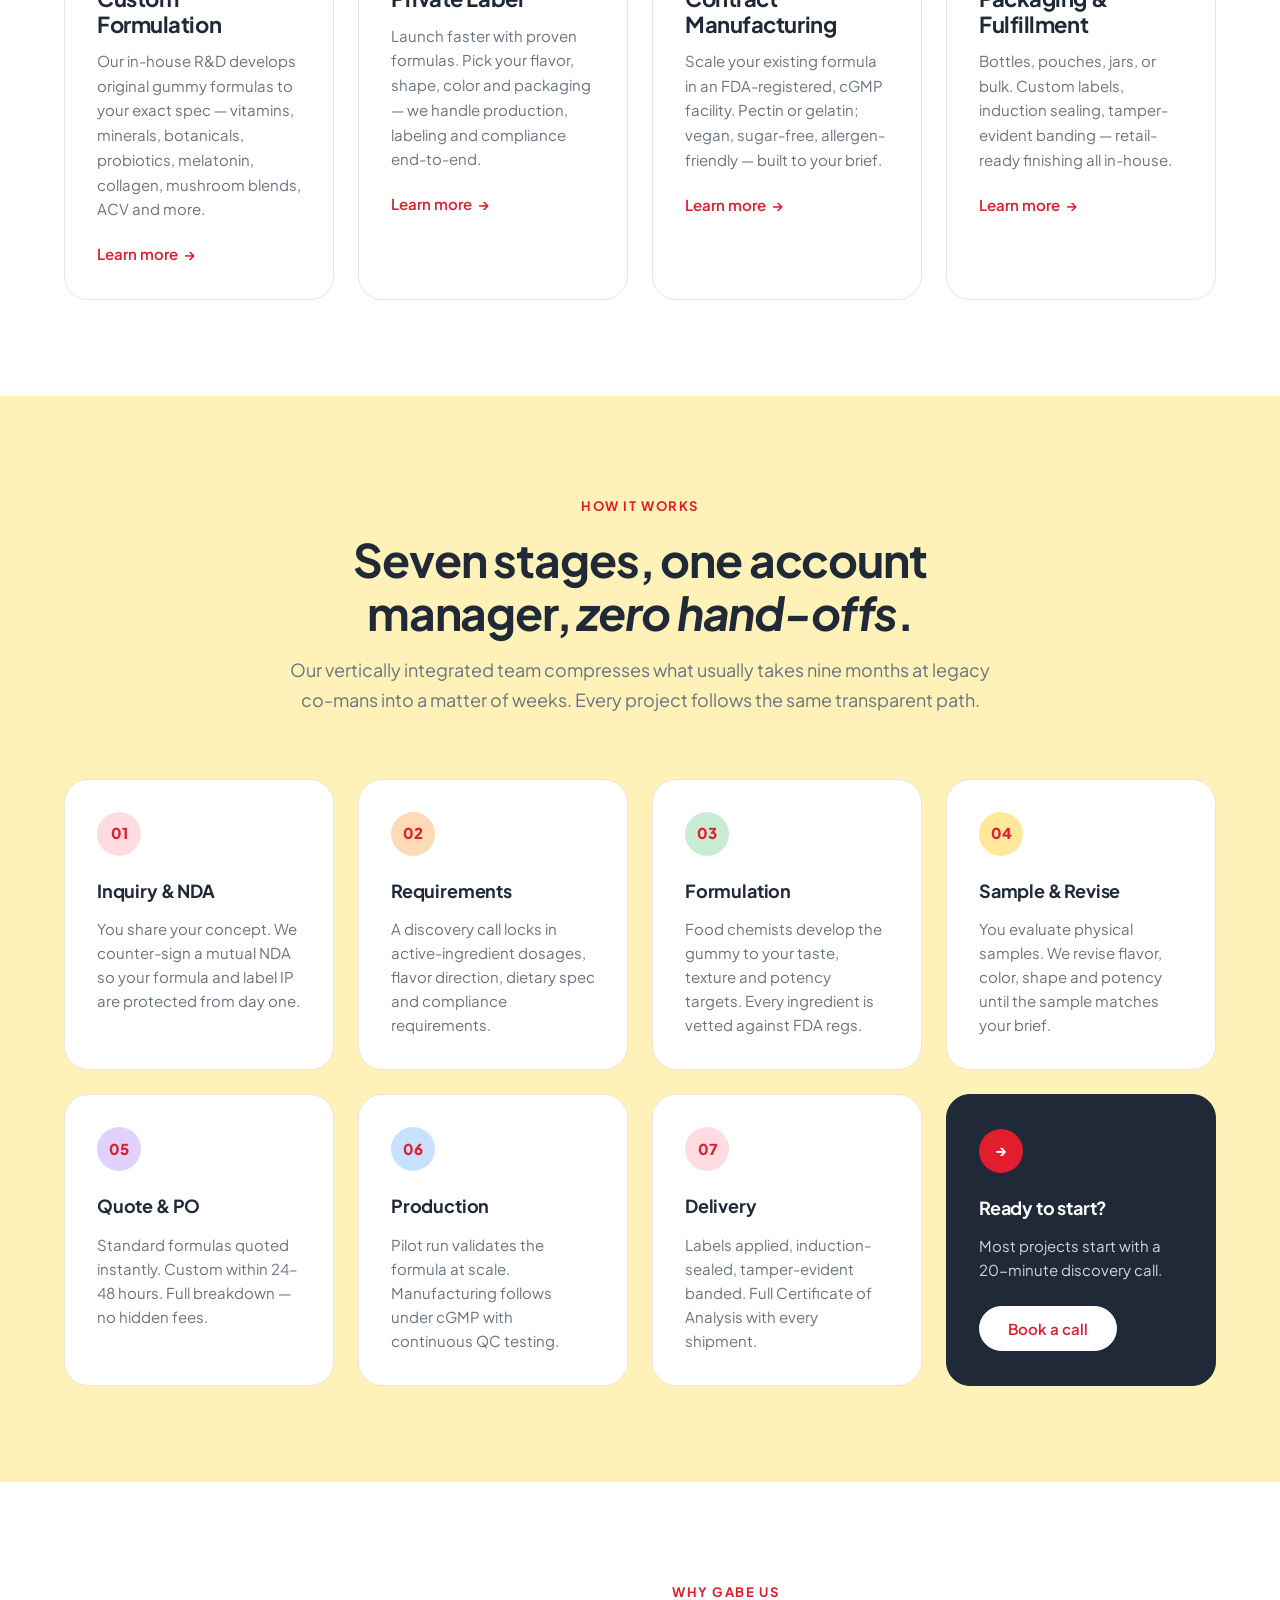
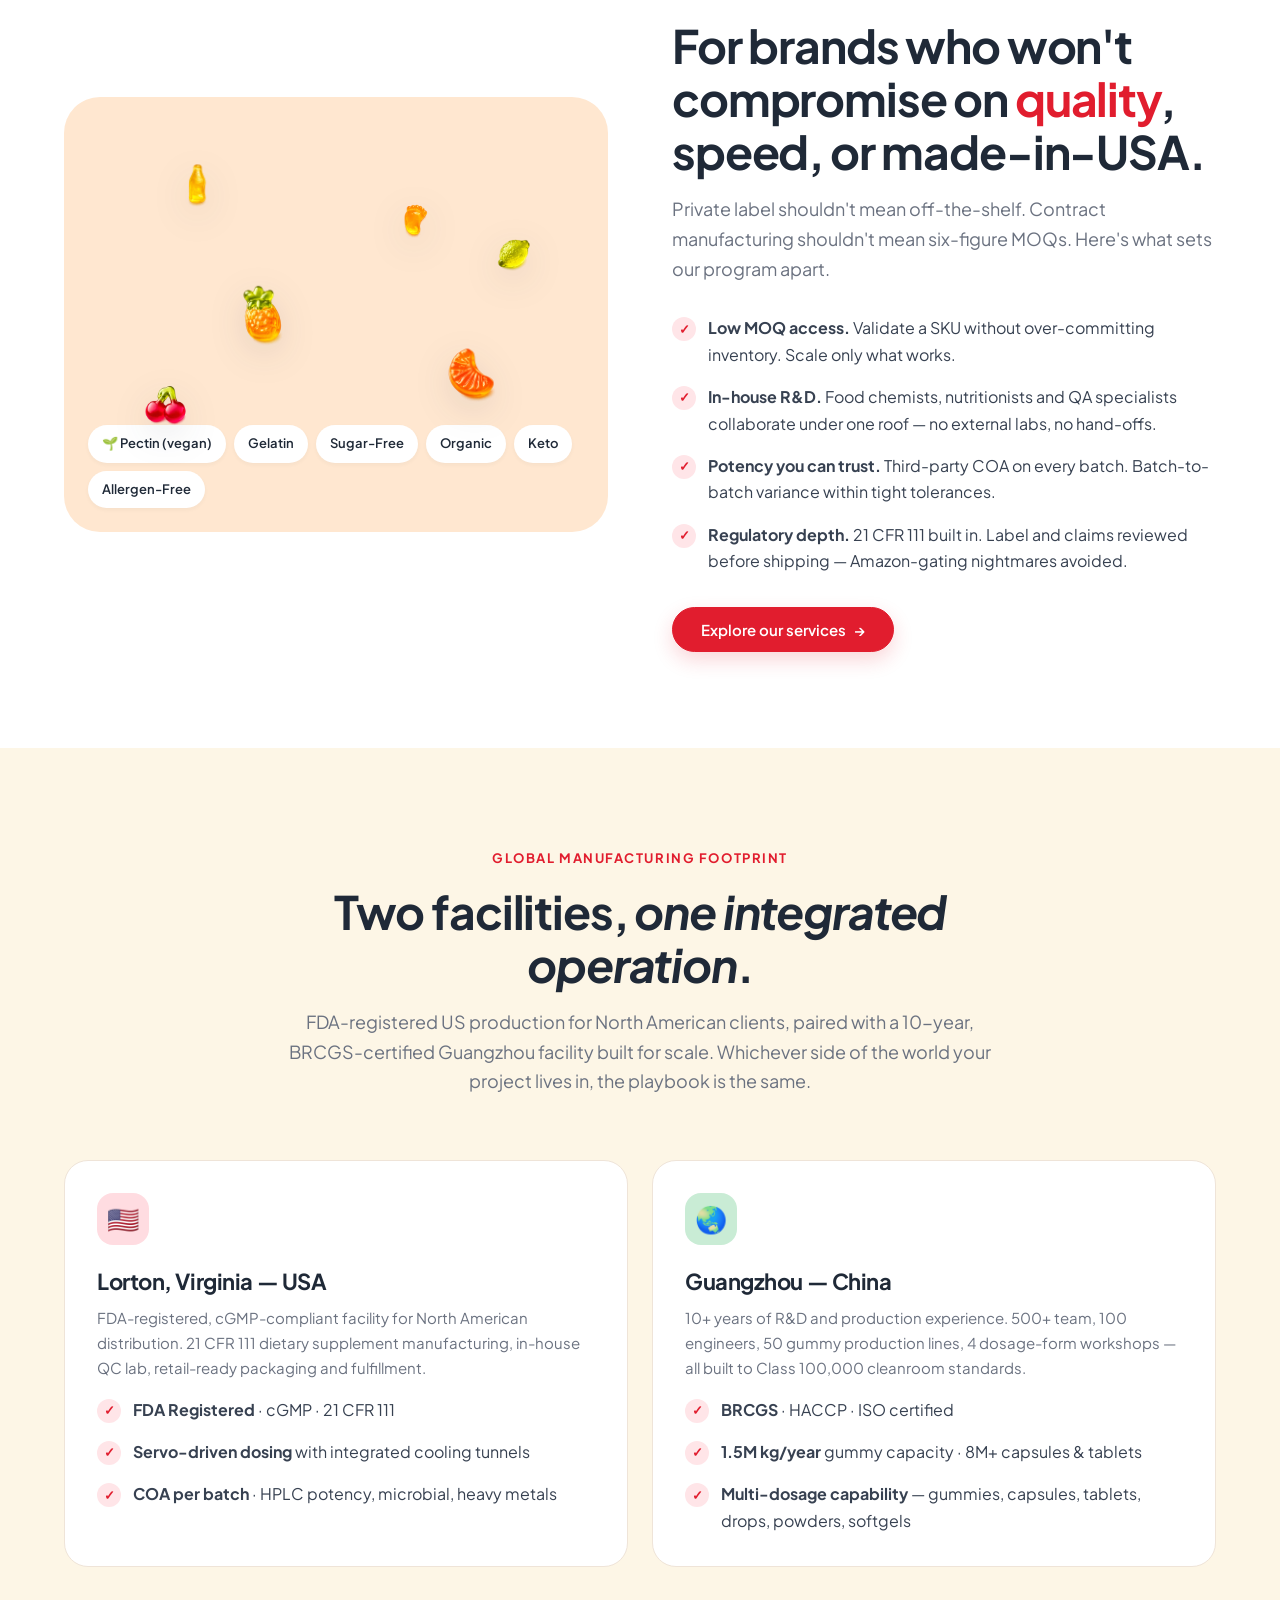
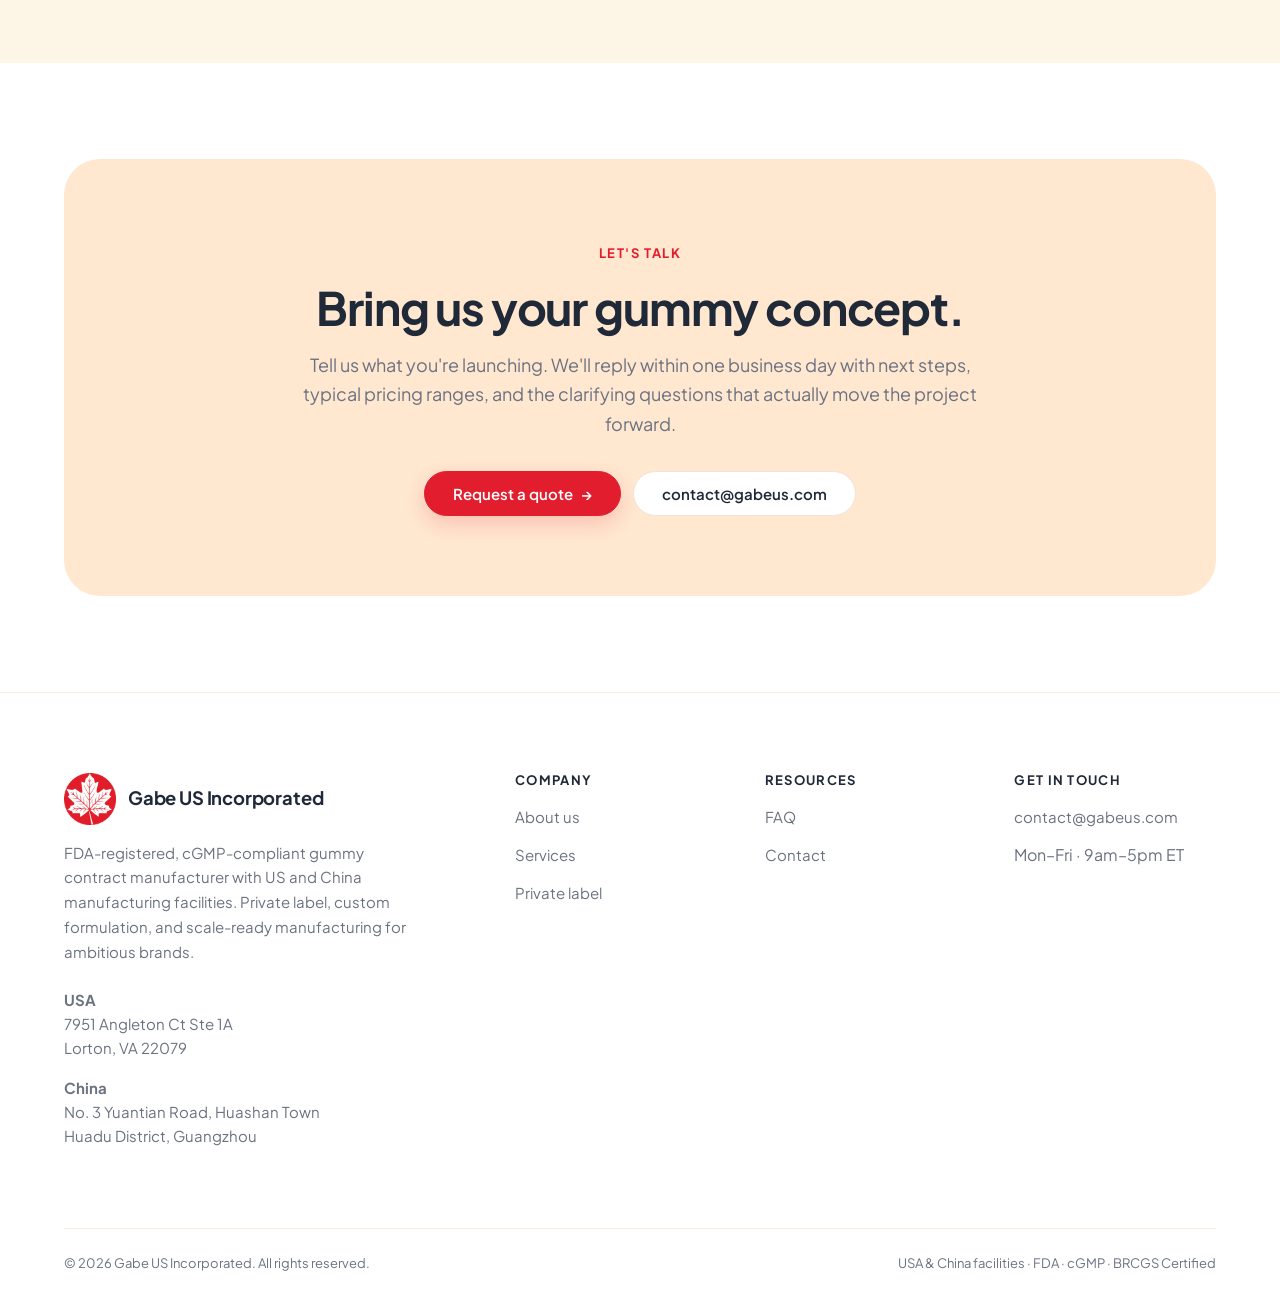
==== commit 0d6dd22a: "Align site content with gabehealth.com dual-facility positioning Reposition Gabe US as an integrated" ====
--- a/index.html
+++ b/index.html
@@ -3,8 +3,8 @@
 <head>
   <meta charset="UTF-8">
   <meta name="viewport" content="width=device-width, initial-scale=1.0">
-  <title>Gabe US Incorporated — USA Gummy Contract Manufacturer</title>
-  <meta name="description" content="FDA-registered, cGMP-compliant gummy contract manufacturer in Lorton, Virginia. Private label, custom formulation, and low-MOQ production for ambitious brands.">
+  <title>Gabe US Incorporated — Global Gummy Contract Manufacturer</title>
+  <meta name="description" content="FDA-registered, cGMP-compliant gummy contract manufacturer with facilities in Lorton, Virginia and Guangzhou, China. 10+ years, BRCGS / HACCP / ISO certified. Private label, custom formulation, low-MOQ production.">
   <link rel="preconnect" href="https://fonts.googleapis.com">
   <link rel="preconnect" href="https://fonts.gstatic.com" crossorigin>
   <link href="https://fonts.googleapis.com/css2?family=Plus+Jakarta+Sans:wght@400;500;600;700;800&display=swap" rel="stylesheet">
@@ -72,7 +72,7 @@
         Gummy brands, <span class="accent">made delicious</span> in&nbsp;America.
       </h1>
       <p class="hero__sub">
-        FDA-registered, cGMP-compliant gummy manufacturing for emerging brands, supplement companies, and national retailers. From concept to finished, labeled bottle — in weeks, not quarters.
+        FDA-registered, cGMP-compliant gummy manufacturing for emerging brands, supplement companies, and national retailers. Backed by our Guangzhou facility — 10+ years, 500+ team, BRCGS certified. From concept to labeled bottle in weeks, not quarters.
       </p>
       <div class="hero__ctas">
         <a href="contact.html" class="btn btn--primary">
@@ -83,16 +83,16 @@
       </div>
       <div class="hero__stats">
         <div>
-          <div class="hero__stat-val">Low MOQ</div>
-          <div class="hero__stat-label">Flexible production runs for any stage</div>
+          <div class="hero__stat-val">10<span class="small">+</span></div>
+          <div class="hero__stat-label">Years of R&amp;D and production experience</div>
         </div>
         <div>
-          <div class="hero__stat-val">100<span class="small">+</span></div>
-          <div class="hero__stat-label">Flavors, colors &amp; mold shapes</div>
+          <div class="hero__stat-val">500<span class="small">+</span></div>
+          <div class="hero__stat-label">Team across US &amp; Guangzhou facilities</div>
         </div>
         <div>
-          <div class="hero__stat-val">Weeks</div>
-          <div class="hero__stat-label">From concept to retail-ready gummy</div>
+          <div class="hero__stat-val">1.5M<span class="small"> kg</span></div>
+          <div class="hero__stat-label">Annual gummy production capacity</div>
         </div>
       </div>
     </div>
@@ -105,9 +105,11 @@
     <div class="trust-bar__inner">
       <span class="pill pill--mint"><span class="pill__dot" style="background:#2d7d46"></span>FDA Registered</span>
       <span class="pill pill--butter"><span class="pill__dot" style="background:#b48810"></span>cGMP Certified</span>
-      <span class="pill pill--pink"><span class="pill__dot" style="background:#c4152a"></span>Made in the USA</span>
-      <span class="pill pill--sky"><span class="pill__dot" style="background:#0d6bbf"></span>COA on every batch</span>
       <span class="pill pill--peach"><span class="pill__dot" style="background:#b56a1c"></span>21 CFR 111</span>
+      <span class="pill pill--lavender"><span class="pill__dot" style="background:#6a3fb5"></span>BRCGS Certified</span>
+      <span class="pill pill--sky"><span class="pill__dot" style="background:#0d6bbf"></span>HACCP</span>
+      <span class="pill pill--mint"><span class="pill__dot" style="background:#2d7d46"></span>ISO</span>
+      <span class="pill pill--pink"><span class="pill__dot" style="background:#c4152a"></span>COA on every batch</span>
     </div>
   </div>
 </section>
@@ -118,7 +120,7 @@
     <div class="section__head">
       <span class="eyebrow">What we do</span>
       <h2>Everything your gummy needs, <em class="italic">under one roof</em>.</h2>
-      <p class="lead">From your first concept call to a pallet of retail-ready bottles leaving our dock — formulation, manufacturing, testing and packaging happen inside one FDA-registered facility in Lorton, Virginia.</p>
+      <p class="lead">From your first concept call to a pallet of retail-ready bottles leaving our dock — formulation, manufacturing, testing and packaging are integrated end-to-end across our US and Guangzhou facilities.</p>
     </div>
     <div class="card-grid card-grid--4">
       <a href="services.html" class="card">
@@ -242,6 +244,39 @@
   </div>
 </section>
 
+<!-- Global manufacturing footprint -->
+<section class="section section--cream">
+  <div class="container">
+    <div class="section__head">
+      <span class="eyebrow">Global manufacturing footprint</span>
+      <h2>Two facilities, <em class="italic">one integrated operation</em>.</h2>
+      <p class="lead">FDA-registered US production for North American clients, paired with a 10-year, BRCGS-certified Guangzhou facility built for scale. Whichever side of the world your project lives in, the playbook is the same.</p>
+    </div>
+    <div class="card-grid card-grid--2">
+      <div class="card">
+        <div class="card__icon card__icon--pink">🇺🇸</div>
+        <h3 class="card__title">Lorton, Virginia — USA</h3>
+        <p class="card__body">FDA-registered, cGMP-compliant facility for North American distribution. 21 CFR 111 dietary supplement manufacturing, in-house QC lab, retail-ready packaging and fulfillment.</p>
+        <ul class="feature-list" style="margin-top: var(--sp-4);">
+          <li><strong>FDA Registered</strong> · cGMP · 21 CFR 111</li>
+          <li><strong>Servo-driven dosing</strong> with integrated cooling tunnels</li>
+          <li><strong>COA per batch</strong> · HPLC potency, microbial, heavy metals</li>
+        </ul>
+      </div>
+      <div class="card">
+        <div class="card__icon card__icon--mint">🌏</div>
+        <h3 class="card__title">Guangzhou — China</h3>
+        <p class="card__body">10+ years of R&amp;D and production experience. 500+ team, 100 engineers, 50 gummy production lines, 4 dosage-form workshops — all built to Class 100,000 cleanroom standards.</p>
+        <ul class="feature-list" style="margin-top: var(--sp-4);">
+          <li><strong>BRCGS</strong> · HACCP · ISO certified</li>
+          <li><strong>1.5M kg/year</strong> gummy capacity · 8M+ capsules &amp; tablets</li>
+          <li><strong>Multi-dosage capability</strong> — gummies, capsules, tablets, drops, powders, softgels</li>
+        </ul>
+      </div>
+    </div>
+  </div>
+</section>
+
 <!-- CTA -->
 <section class="section">
   <div class="container">
@@ -271,11 +306,17 @@
           <span>Gabe US Incorporated</span>
         </div>
         <p class="footer__tag">
-          FDA-registered, cGMP-compliant gummy contract manufacturer in Lorton, Virginia. Private label, custom formulation, and scale-ready manufacturing for ambitious brands.
+          FDA-registered, cGMP-compliant gummy contract manufacturer with US and China manufacturing facilities. Private label, custom formulation, and scale-ready manufacturing for ambitious brands.
         </p>
         <p class="footer__address">
+          <strong>USA</strong><br>
           7951 Angleton Ct Ste 1A<br>
           Lorton, VA 22079
+        </p>
+        <p class="footer__address">
+          <strong>China</strong><br>
+          No. 3 Yuantian Road, Huashan Town<br>
+          Huadu District, Guangzhou
         </p>
       </div>
       <div>
@@ -303,7 +344,7 @@
     </div>
     <div class="footer__bottom">
       <div>© <span id="year">2026</span> Gabe US Incorporated. All rights reserved.</div>
-      <div>Made in the USA · FDA Registered · cGMP Certified</div>
+      <div>USA &amp; China facilities · FDA · cGMP · BRCGS Certified</div>
     </div>
   </div>
 </footer>
